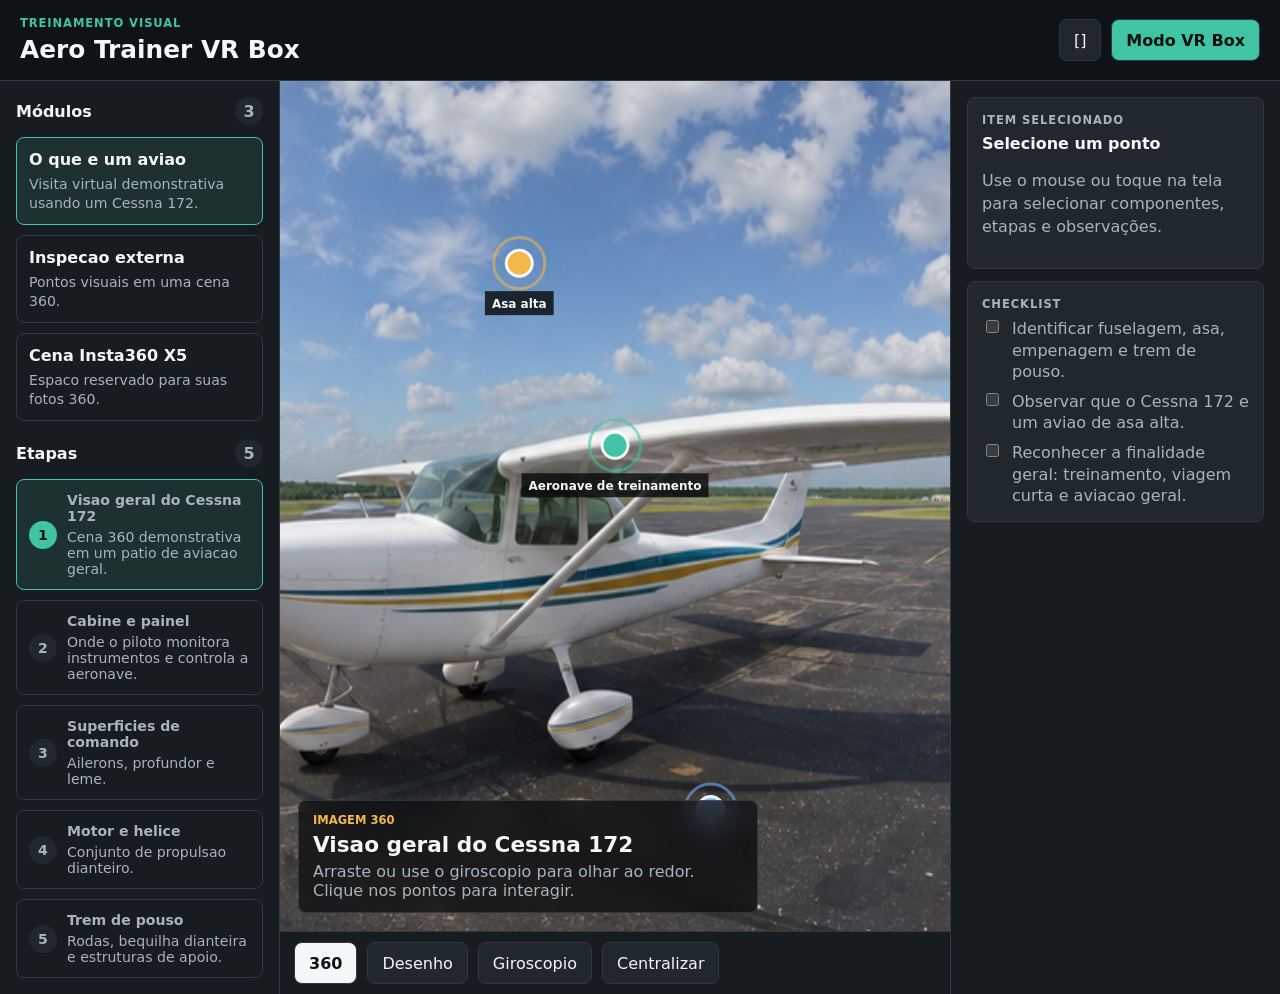
==== index.html @ 2f58aeb0 "Add files via upload" ====
<!doctype html>
<html lang="pt-BR">
  <head>
    <meta charset="utf-8">
    <meta name="viewport" content="width=device-width, initial-scale=1, viewport-fit=cover">
    <meta name="theme-color" content="#101316">
    <title>Aero Trainer VR Box</title>
    <link rel="stylesheet" href="./styles.css">
  </head>
  <body>
    <div class="app-shell">
      <header class="topbar">
        <div>
          <p class="eyebrow">Treinamento visual</p>
          <h1>Aero Trainer VR Box</h1>
        </div>
        <div class="topbar-actions">
          <button id="fullscreenBtn" class="icon-button" type="button" title="Tela cheia" aria-label="Tela cheia">
            <span aria-hidden="true">[]</span>
          </button>
          <button id="vrBtn" class="primary-button" type="button">Modo VR Box</button>
        </div>
      </header>

      <main class="workspace">
        <aside class="module-panel" aria-label="Módulos de treinamento">
          <div class="panel-head">
            <h2>Módulos</h2>
            <span id="moduleCount">0</span>
          </div>
          <div id="moduleList" class="module-list"></div>
          <div class="panel-head stage-head">
            <h2>Etapas</h2>
            <span id="stageCount">0</span>
          </div>
          <div id="stageList" class="stage-list"></div>
        </aside>

        <section class="viewer-section" aria-label="Visualizador">
          <div id="viewer" class="viewer">
            <canvas id="sceneCanvas"></canvas>
            <div id="reticle" class="reticle" aria-hidden="true"></div>
            <div id="hud" class="hud">
              <p id="activeMode">Imagem 360</p>
              <h2 id="activeTitle">Carregando</h2>
              <p id="activeHint">Arraste para olhar ao redor. Clique nos pontos para interagir.</p>
            </div>
            <div id="vrHud" class="vr-hud" aria-hidden="true">
              <div class="vr-hud-eye">
                <p class="vrModeText">Imagem 360</p>
                <h2 class="vrTitleText">Carregando</h2>
                <p class="vrHintText">Arraste para olhar ao redor. Clique nos pontos para interagir.</p>
              </div>
              <div class="vr-hud-eye">
                <p class="vrModeText">Imagem 360</p>
                <h2 class="vrTitleText">Carregando</h2>
                <p class="vrHintText">Arraste para olhar ao redor. Clique nos pontos para interagir.</p>
              </div>
            </div>
          </div>

          <div class="control-strip" aria-label="Controles da cena">
            <button id="mode360Btn" type="button" class="segmented active">360</button>
            <button id="modeDiagramBtn" type="button" class="segmented">Desenho</button>
            <button id="gyroBtn" type="button" class="ghost-button">Giroscopio</button>
            <button id="resetViewBtn" type="button" class="ghost-button">Centralizar</button>
          </div>
        </section>

        <aside class="detail-panel" aria-label="Detalhes do item">
          <div class="detail-card">
            <p class="eyebrow">Item selecionado</p>
            <h2 id="detailTitle">Selecione um ponto</h2>
            <p id="detailText">Use o mouse ou toque na tela para selecionar componentes, etapas e observações.</p>
          </div>
          <div class="detail-card">
            <p class="eyebrow">Checklist</p>
            <div id="checklist" class="checklist"></div>
          </div>
        </aside>
      </main>
    </div>

    <script src="./app.js"></script>
  </body>
</html>
---- styles.css ----
:root {
  color-scheme: dark;
  --bg: #101316;
  --panel: #171c20;
  --panel-2: #20272d;
  --line: #303940;
  --text: #f4f7f8;
  --muted: #a8b4bc;
  --accent: #40c4a4;
  --accent-2: #f2b84b;
  --danger: #ee6b6e;
  font-family: Inter, ui-sans-serif, system-ui, -apple-system, BlinkMacSystemFont, "Segoe UI", sans-serif;
}

* {
  box-sizing: border-box;
}

html,
body {
  width: 100%;
  min-height: 100%;
  margin: 0;
  background: var(--bg);
  color: var(--text);
}

button {
  border: 0;
  color: inherit;
  font: inherit;
  cursor: pointer;
}

.app-shell {
  min-height: 100vh;
  display: flex;
  flex-direction: column;
}

.topbar {
  min-height: 76px;
  padding: 16px 20px;
  display: flex;
  align-items: center;
  justify-content: space-between;
  gap: 16px;
  border-bottom: 1px solid var(--line);
  background: rgba(16, 19, 22, 0.96);
}

.topbar h1,
.panel-head h2,
.detail-card h2,
.hud h2 {
  margin: 0;
  letter-spacing: 0;
}

.topbar h1 {
  font-size: clamp(1.1rem, 2.2vw, 1.55rem);
}

.eyebrow {
  margin: 0 0 5px;
  color: var(--accent);
  font-size: 0.72rem;
  font-weight: 800;
  text-transform: uppercase;
  letter-spacing: 0.08em;
}

.topbar-actions {
  display: flex;
  align-items: center;
  gap: 10px;
  flex-shrink: 0;
}

.primary-button,
.ghost-button,
.icon-button,
.segmented {
  min-height: 42px;
  border-radius: 8px;
  padding: 0 14px;
  background: var(--panel-2);
  border: 1px solid var(--line);
}

.primary-button {
  background: var(--accent);
  color: #071210;
  font-weight: 800;
}

.icon-button {
  width: 42px;
  padding: 0;
  display: grid;
  place-items: center;
}

.workspace {
  flex: 1;
  min-height: 0;
  display: grid;
  grid-template-columns: minmax(210px, 280px) minmax(0, 1fr) minmax(240px, 330px);
}

.module-panel,
.detail-panel {
  min-height: 0;
  padding: 16px;
  background: var(--panel);
  overflow: auto;
}

.module-panel {
  border-right: 1px solid var(--line);
}

.detail-panel {
  border-left: 1px solid var(--line);
}

.panel-head {
  display: flex;
  align-items: center;
  justify-content: space-between;
  margin-bottom: 12px;
}

.panel-head h2,
.detail-card h2 {
  font-size: 1rem;
}

.panel-head span {
  min-width: 28px;
  min-height: 28px;
  display: grid;
  place-items: center;
  border-radius: 999px;
  background: var(--panel-2);
  color: var(--muted);
  font-weight: 700;
}

.module-list,
.stage-list {
  display: grid;
  gap: 10px;
}

.stage-head {
  margin-top: 18px;
}

.module-button,
.stage-button {
  width: 100%;
  padding: 12px;
  text-align: left;
  border-radius: 8px;
  background: transparent;
  border: 1px solid var(--line);
}

.stage-button {
  display: grid;
  grid-template-columns: 28px 1fr;
  align-items: center;
  gap: 10px;
}

.stage-index {
  width: 28px;
  height: 28px;
  display: grid;
  place-items: center;
  border-radius: 999px;
  background: var(--panel-2);
  color: var(--muted);
  font-weight: 800;
}

.module-button.active,
.module-button:hover,
.stage-button.active,
.stage-button:hover {
  border-color: var(--accent);
  background: rgba(64, 196, 164, 0.12);
}

.stage-button.active .stage-index {
  background: var(--accent);
  color: #071210;
}

.module-button strong,
.stage-button strong {
  display: block;
  margin-bottom: 5px;
}

.module-button span,
.stage-button span {
  color: var(--muted);
  font-size: 0.88rem;
}

.viewer-section {
  min-width: 0;
  min-height: 0;
  display: grid;
  grid-template-rows: minmax(0, 1fr) auto;
  background: #090b0d;
}

.viewer {
  position: relative;
  min-height: 360px;
  overflow: hidden;
  touch-action: none;
}

#sceneCanvas {
  width: 100%;
  height: 100%;
  display: block;
}

.hud {
  position: absolute;
  left: 18px;
  bottom: 18px;
  max-width: min(460px, calc(100% - 36px));
  padding: 12px 14px;
  border-radius: 8px;
  background: rgba(9, 11, 13, 0.72);
  border: 1px solid rgba(255, 255, 255, 0.12);
  backdrop-filter: blur(12px);
  pointer-events: none;
}

.vr-hud {
  position: absolute;
  inset: auto 0 14px;
  display: none;
  grid-template-columns: 1fr 1fr;
  gap: 0;
  pointer-events: none;
}

.vr-hud-eye {
  width: min(42vw, 520px);
  max-height: 30vh;
  justify-self: center;
  padding: 10px 12px;
  border-radius: 8px;
  background: rgba(9, 11, 13, 0.72);
  border: 1px solid rgba(255, 255, 255, 0.12);
  backdrop-filter: blur(12px);
  text-align: center;
  overflow: hidden;
}

.vr-hud-eye p {
  margin: 0;
  color: var(--muted);
  line-height: 1.32;
  font-size: clamp(0.68rem, 1.35vw, 0.9rem);
}

.vr-hud-eye p:first-child {
  margin-bottom: 4px;
  color: var(--accent-2);
  font-weight: 800;
  text-transform: uppercase;
  font-size: clamp(0.62rem, 1.1vw, 0.72rem);
}

.vr-hud-eye h2 {
  margin: 0 0 4px;
  font-size: clamp(0.82rem, 1.8vw, 1.2rem);
  letter-spacing: 0;
}

.hud p {
  margin: 0;
  color: var(--muted);
}

.hud p:first-child {
  margin-bottom: 5px;
  color: var(--accent-2);
  font-weight: 800;
  text-transform: uppercase;
  font-size: 0.72rem;
}

.hud h2 {
  margin-bottom: 5px;
  font-size: clamp(1rem, 2vw, 1.35rem);
}

.reticle {
  position: absolute;
  left: 50%;
  top: 50%;
  width: 18px;
  height: 18px;
  margin: -9px 0 0 -9px;
  border: 2px solid rgba(255, 255, 255, 0.8);
  border-radius: 50%;
  box-shadow: 0 0 0 4px rgba(0, 0, 0, 0.22);
  display: none;
  pointer-events: none;
}

.control-strip {
  min-height: 62px;
  display: flex;
  align-items: center;
  gap: 10px;
  padding: 10px 14px;
  border-top: 1px solid var(--line);
  background: var(--panel);
}

.segmented.active {
  background: var(--text);
  color: #101316;
  font-weight: 800;
}

.ghost-button.active {
  background: var(--accent);
  color: #071210;
  font-weight: 800;
}

.detail-card {
  padding: 14px;
  border: 1px solid var(--line);
  border-radius: 8px;
  background: var(--panel-2);
  margin-bottom: 12px;
}

.detail-card p {
  color: var(--muted);
  line-height: 1.45;
}

.checklist {
  display: grid;
  gap: 8px;
}

.check-item {
  display: flex;
  align-items: flex-start;
  gap: 10px;
  color: var(--muted);
  line-height: 1.35;
}

.check-item input {
  margin-top: 2px;
  accent-color: var(--accent);
}

body.vr-mode {
  overflow: hidden;
}

body.vr-mode .topbar,
body.vr-mode .module-panel,
body.vr-mode .detail-panel,
body.vr-mode .control-strip {
  display: none;
}

body.vr-mode .workspace,
body.vr-mode .viewer-section,
body.vr-mode .viewer {
  display: block;
  width: 100vw;
  height: 100vh;
  min-height: 100vh;
}

body.vr-mode .hud {
  display: none;
}

body.vr-mode .vr-hud {
  display: grid;
}

body.vr-mode .reticle {
  display: block;
}

@media (max-width: 980px) {
  .workspace {
    grid-template-columns: 1fr;
    grid-template-rows: auto minmax(420px, 1fr) auto;
  }

  .module-panel,
  .detail-panel {
    border: 0;
  }

  .module-list {
    grid-template-columns: repeat(2, minmax(0, 1fr));
  }
}

@media (max-width: 640px) {
  .topbar {
    align-items: flex-start;
    flex-direction: column;
  }

  .topbar-actions,
  .primary-button {
    width: 100%;
  }

  .primary-button {
    justify-content: center;
  }

  .module-list {
    grid-template-columns: 1fr;
  }

  .viewer {
    min-height: 56vh;
  }

  .hud {
    left: 10px;
    bottom: 10px;
    max-width: calc(100% - 20px);
  }
}
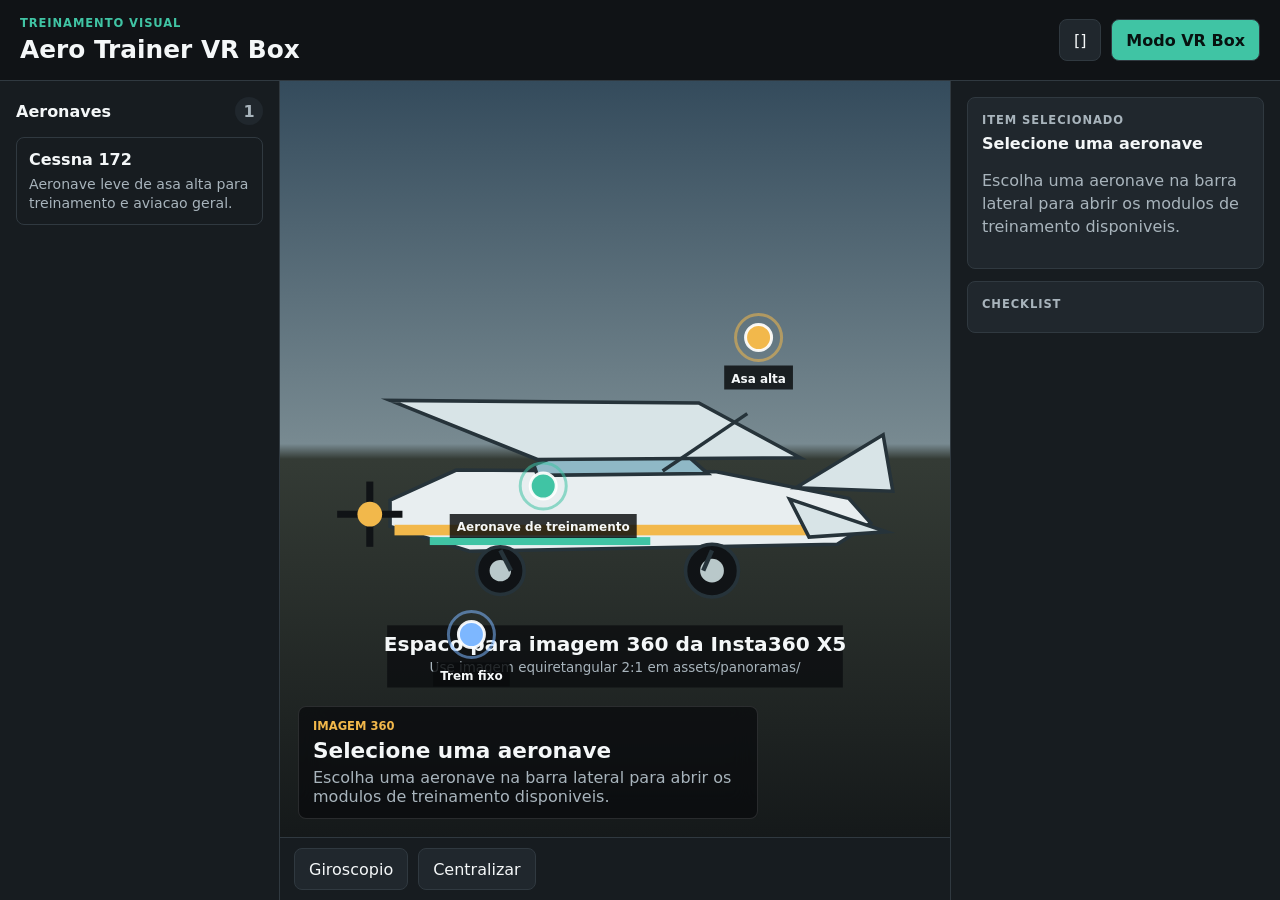
==== commit 8901d999: "Add files via upload" ====
--- a/index.html
+++ b/index.html
@@ -23,17 +23,30 @@
       </header>
 
       <main class="workspace">
-        <aside class="module-panel" aria-label="Módulos de treinamento">
+        <aside class="module-panel" aria-label="Navegacao do treinamento">
           <div class="panel-head">
-            <h2>Módulos</h2>
-            <span id="moduleCount">0</span>
+            <h2>Aeronaves</h2>
+            <span id="aircraftCount">0</span>
           </div>
-          <div id="moduleList" class="module-list"></div>
-          <div class="panel-head stage-head">
-            <h2>Etapas</h2>
-            <span id="stageCount">0</span>
+          <div id="aircraftList" class="module-list"></div>
+
+          <div id="trainingNav" class="training-nav hidden">
+            <p class="eyebrow">Aeronave selecionada</p>
+            <h2 id="selectedAircraftTitle" class="selected-aircraft">Cessna 172</h2>
+
+            <div class="panel-head stage-head">
+              <h2>Modulos</h2>
+              <span id="moduleCount">0</span>
+            </div>
+            <div id="moduleList" class="module-list"></div>
+
+            <div class="panel-head stage-head">
+              <h2>Secoes</h2>
+              <span id="stageCount">0</span>
+            </div>
+            <div id="stageList" class="stage-list"></div>
+            <button id="backToAircraftBtn" class="back-button bottom-back" type="button">Voltar e selecionar aeronaves</button>
           </div>
-          <div id="stageList" class="stage-list"></div>
         </aside>
 
         <section class="viewer-section" aria-label="Visualizador">
@@ -42,26 +55,24 @@
             <div id="reticle" class="reticle" aria-hidden="true"></div>
             <div id="hud" class="hud">
               <p id="activeMode">Imagem 360</p>
-              <h2 id="activeTitle">Carregando</h2>
-              <p id="activeHint">Arraste para olhar ao redor. Clique nos pontos para interagir.</p>
+              <h2 id="activeTitle">Selecione uma aeronave</h2>
+              <p id="activeHint">Escolha uma aeronave na barra lateral para abrir os modulos de treinamento.</p>
             </div>
             <div id="vrHud" class="vr-hud" aria-hidden="true">
               <div class="vr-hud-eye">
                 <p class="vrModeText">Imagem 360</p>
-                <h2 class="vrTitleText">Carregando</h2>
-                <p class="vrHintText">Arraste para olhar ao redor. Clique nos pontos para interagir.</p>
+                <h2 class="vrTitleText">Selecione uma aeronave</h2>
+                <p class="vrHintText">Escolha uma aeronave na barra lateral para abrir os modulos de treinamento.</p>
               </div>
               <div class="vr-hud-eye">
                 <p class="vrModeText">Imagem 360</p>
-                <h2 class="vrTitleText">Carregando</h2>
-                <p class="vrHintText">Arraste para olhar ao redor. Clique nos pontos para interagir.</p>
+                <h2 class="vrTitleText">Selecione uma aeronave</h2>
+                <p class="vrHintText">Escolha uma aeronave na barra lateral para abrir os modulos de treinamento.</p>
               </div>
             </div>
           </div>
 
           <div class="control-strip" aria-label="Controles da cena">
-            <button id="mode360Btn" type="button" class="segmented active">360</button>
-            <button id="modeDiagramBtn" type="button" class="segmented">Desenho</button>
             <button id="gyroBtn" type="button" class="ghost-button">Giroscopio</button>
             <button id="resetViewBtn" type="button" class="ghost-button">Centralizar</button>
           </div>
@@ -71,7 +82,7 @@
           <div class="detail-card">
             <p class="eyebrow">Item selecionado</p>
             <h2 id="detailTitle">Selecione um ponto</h2>
-            <p id="detailText">Use o mouse ou toque na tela para selecionar componentes, etapas e observações.</p>
+            <p id="detailText">Use o mouse ou toque na tela para selecionar componentes, etapas e observacoes.</p>
           </div>
           <div class="detail-card">
             <p class="eyebrow">Checklist</p>
--- a/styles.css
+++ b/styles.css
@@ -153,6 +153,39 @@
   gap: 10px;
 }
 
+.hidden {
+  display: none;
+}
+
+.training-nav {
+  margin-top: 16px;
+}
+
+.selected-aircraft {
+  margin: 0;
+  font-size: 1.05rem;
+}
+
+.back-button {
+  width: 100%;
+  min-height: 40px;
+  margin-bottom: 14px;
+  padding: 0 12px;
+  border-radius: 8px;
+  background: var(--panel-2);
+  border: 1px solid var(--line);
+  color: var(--text);
+  font-weight: 700;
+}
+
+.bottom-back {
+  margin: 16px 0 0;
+}
+
+.back-button:hover {
+  border-color: var(--accent);
+}
+
 .stage-head {
   margin-top: 18px;
 }
@@ -352,6 +385,7 @@
 .detail-card p {
   color: var(--muted);
   line-height: 1.45;
+  white-space: pre-line;
 }
 
 .checklist {
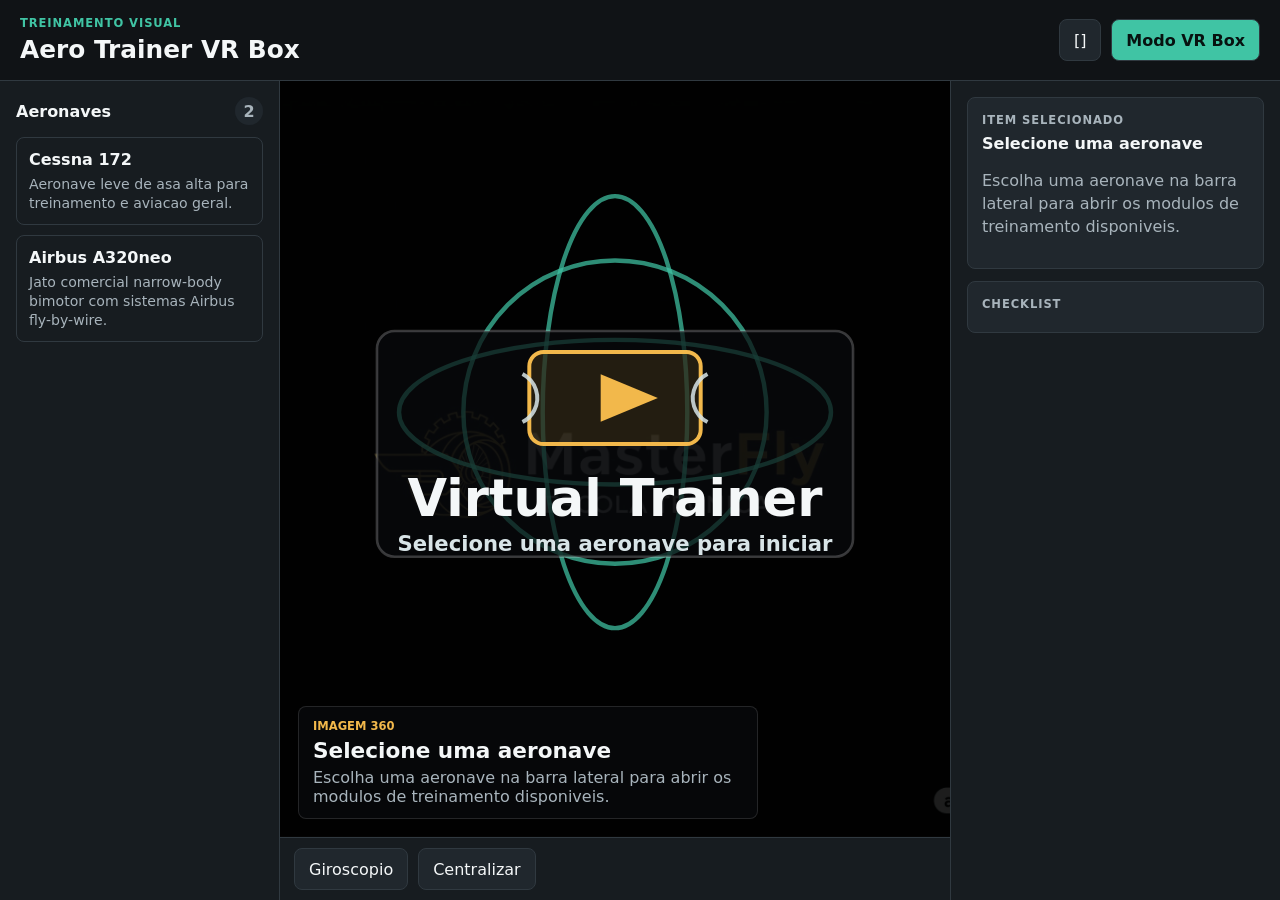
==== commit b8662b6c: "Add files via upload" ====
--- a/index.html
+++ b/index.html
@@ -70,6 +70,11 @@
                 <p class="vrHintText">Escolha uma aeronave na barra lateral para abrir os modulos de treinamento.</p>
               </div>
             </div>
+            <article id="technicalOverlay" class="technical-overlay hidden" aria-label="Ficha tecnica">
+              <p id="technicalOverlayMode" class="eyebrow">Informacoes tecnicas</p>
+              <h2 id="technicalOverlayTitle">Ficha tecnica</h2>
+              <div id="technicalOverlayText" class="technical-overlay-text"></div>
+            </article>
           </div>
 
           <div class="control-strip" aria-label="Controles da cena">
--- a/styles.css
+++ b/styles.css
@@ -277,6 +277,48 @@
   pointer-events: none;
 }
 
+.technical-mode .detail-panel {
+  display: none;
+}
+
+.technical-mode .workspace {
+  grid-template-columns: minmax(210px, 280px) minmax(0, 1fr);
+}
+
+.technical-mode .hud,
+.technical-mode .vr-hud {
+  display: none;
+}
+
+.technical-overlay {
+  position: absolute;
+  inset: 5vh 6vw;
+  max-width: 980px;
+  margin: 0 auto;
+  padding: 24px;
+  border-radius: 8px;
+  background: rgba(9, 11, 13, 0.74);
+  border: 1px solid rgba(255, 255, 255, 0.14);
+  box-shadow: 0 24px 70px rgba(0, 0, 0, 0.35);
+  backdrop-filter: blur(10px);
+  overflow: hidden;
+}
+
+.technical-overlay h2 {
+  margin: 0 0 14px;
+  font-size: clamp(1.3rem, 2.8vw, 2rem);
+  letter-spacing: 0;
+}
+
+.technical-overlay-text {
+  max-height: calc(90vh - 118px);
+  overflow: auto;
+  white-space: pre-line;
+  color: #d9e3e7;
+  line-height: 1.55;
+  padding-right: 8px;
+}
+
 .vr-hud {
   position: absolute;
   inset: auto 0 14px;
@@ -388,6 +430,12 @@
   white-space: pre-line;
 }
 
+#detailText {
+  max-height: 58vh;
+  overflow: auto;
+  padding-right: 4px;
+}
+
 .checklist {
   display: grid;
   gap: 8px;
@@ -426,6 +474,10 @@
   min-height: 100vh;
 }
 
+body.vr-mode.technical-mode .workspace {
+  grid-template-columns: 1fr;
+}
+
 body.vr-mode .hud {
   display: none;
 }
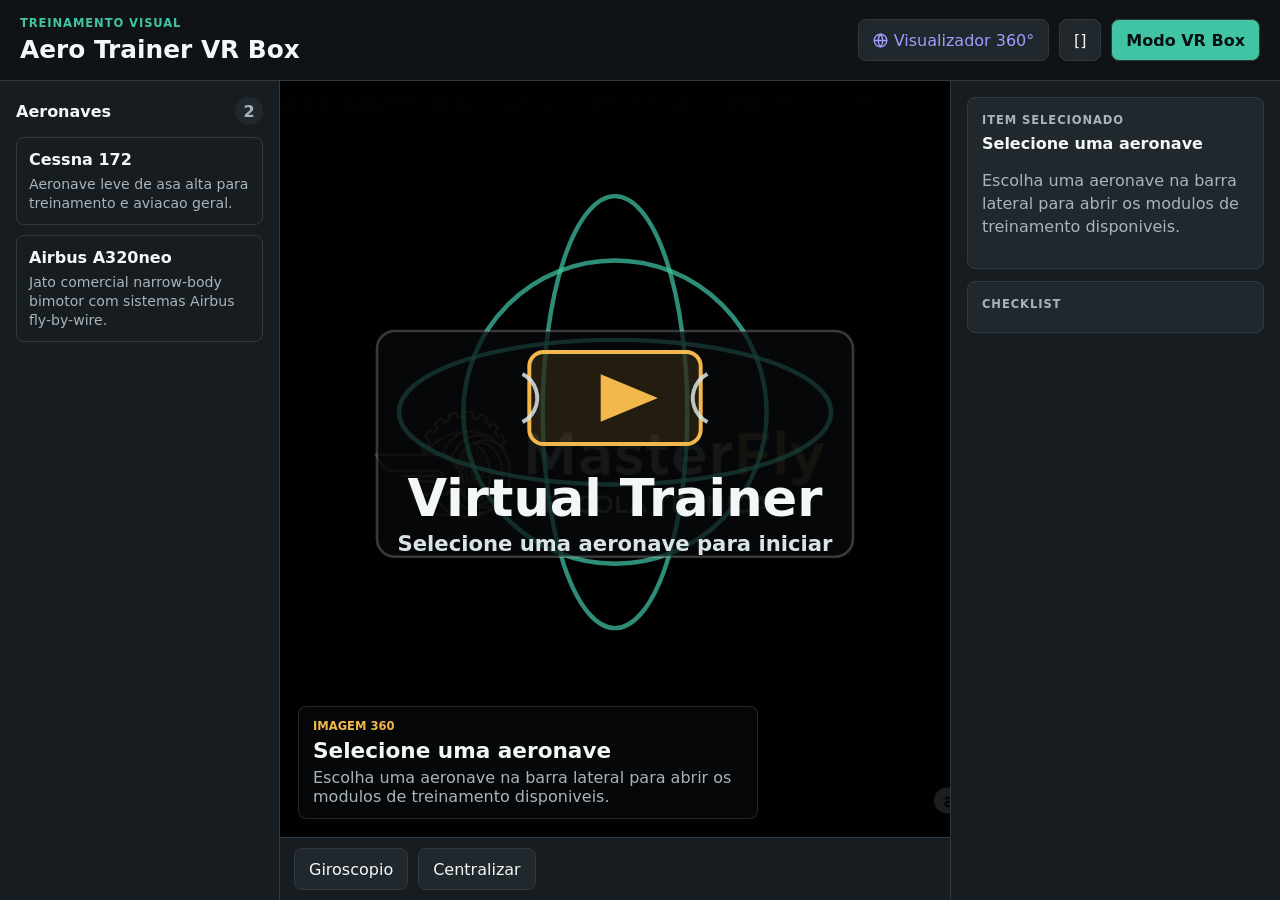
==== commit 3650a5ca: "link viewer360.html and index.html bidirectionally - Add "Visualizador 360°" button in index.html to" ====
--- a/index.html
+++ b/index.html
@@ -15,6 +15,10 @@
           <h1>Aero Trainer VR Box</h1>
         </div>
         <div class="topbar-actions">
+          <a href="./viewer360.html" class="ghost-button" style="display:inline-flex;align-items:center;gap:6px;text-decoration:none;" title="Abrir visualizador 360° livre">
+            <svg width="15" height="15" fill="none" viewBox="0 0 24 24" stroke="currentColor" stroke-width="2.2" aria-hidden="true"><circle cx="12" cy="12" r="10"/><path stroke-linecap="round" d="M2 12h20M12 2a15.3 15.3 0 010 20M12 2a15.3 15.3 0 000 20"/></svg>
+            Visualizador 360°
+          </a>
           <button id="fullscreenBtn" class="icon-button" type="button" title="Tela cheia" aria-label="Tela cheia">
             <span aria-hidden="true">[]</span>
           </button>
